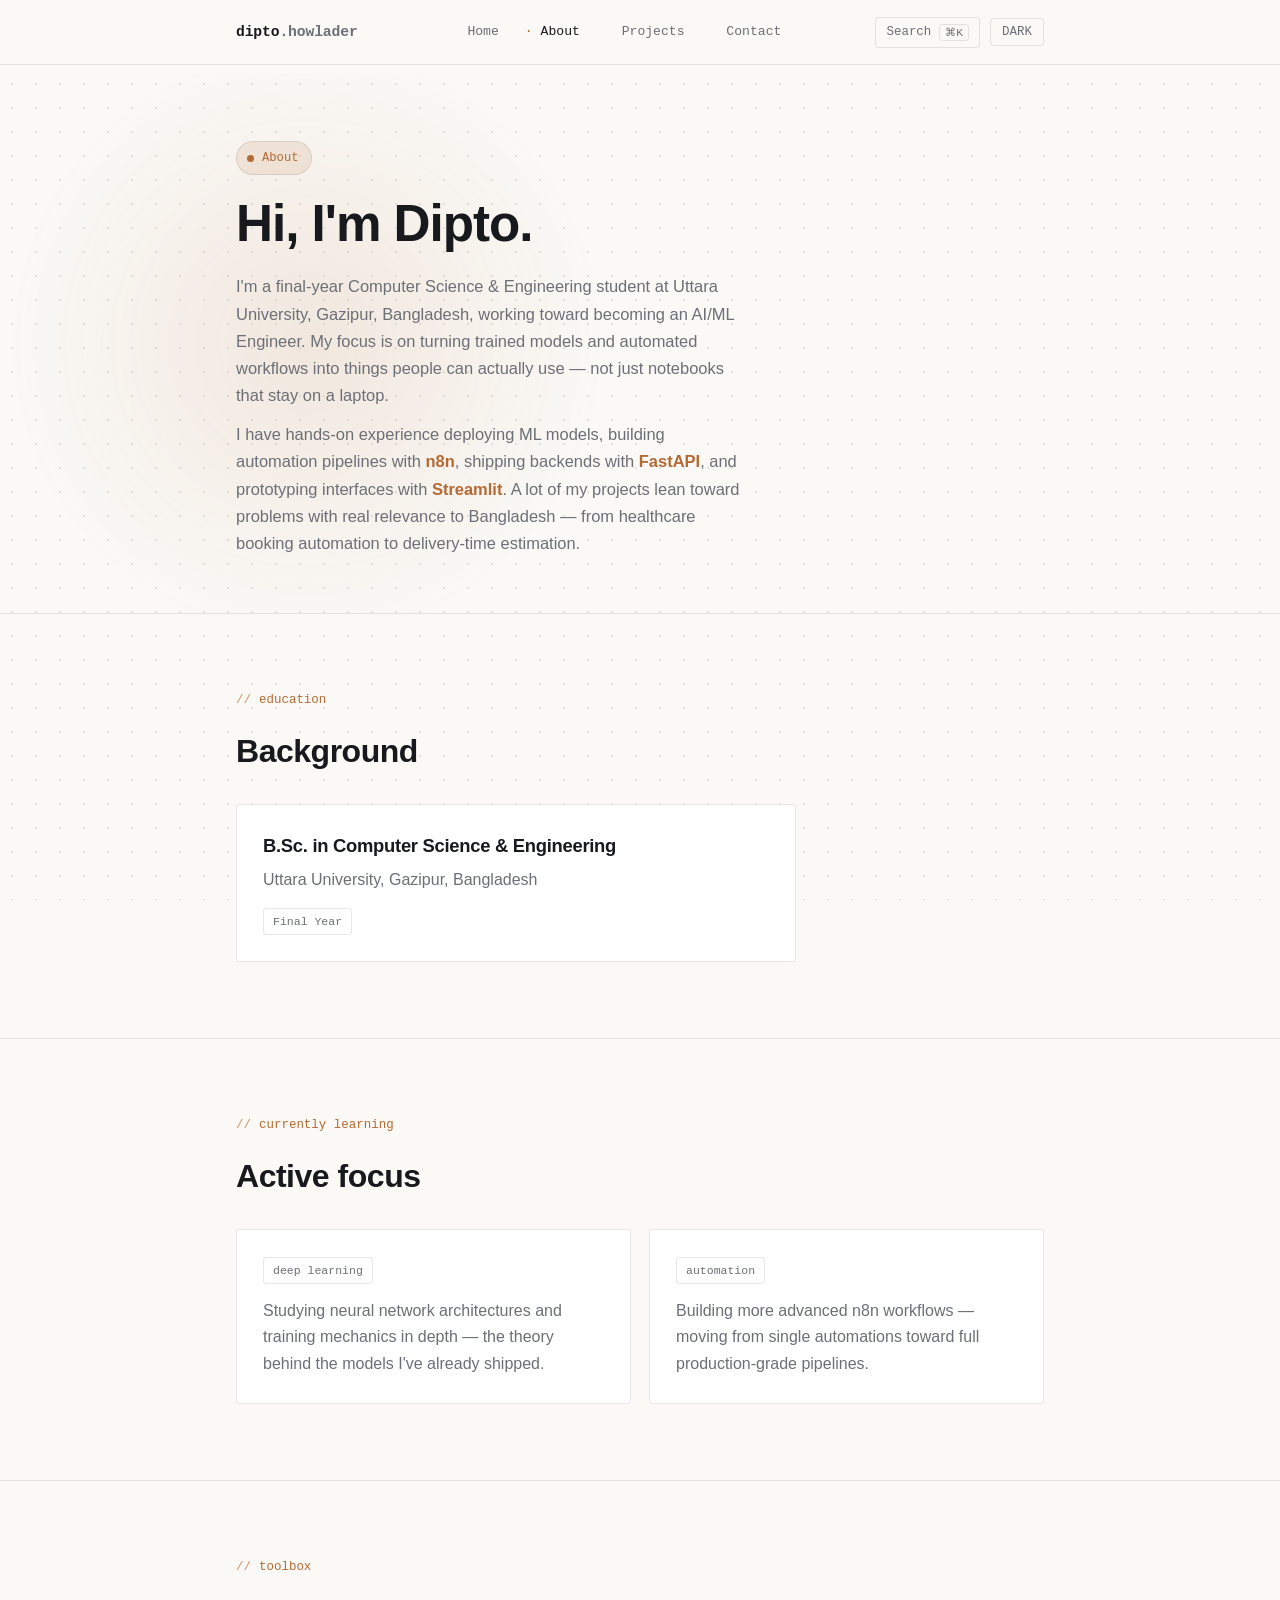
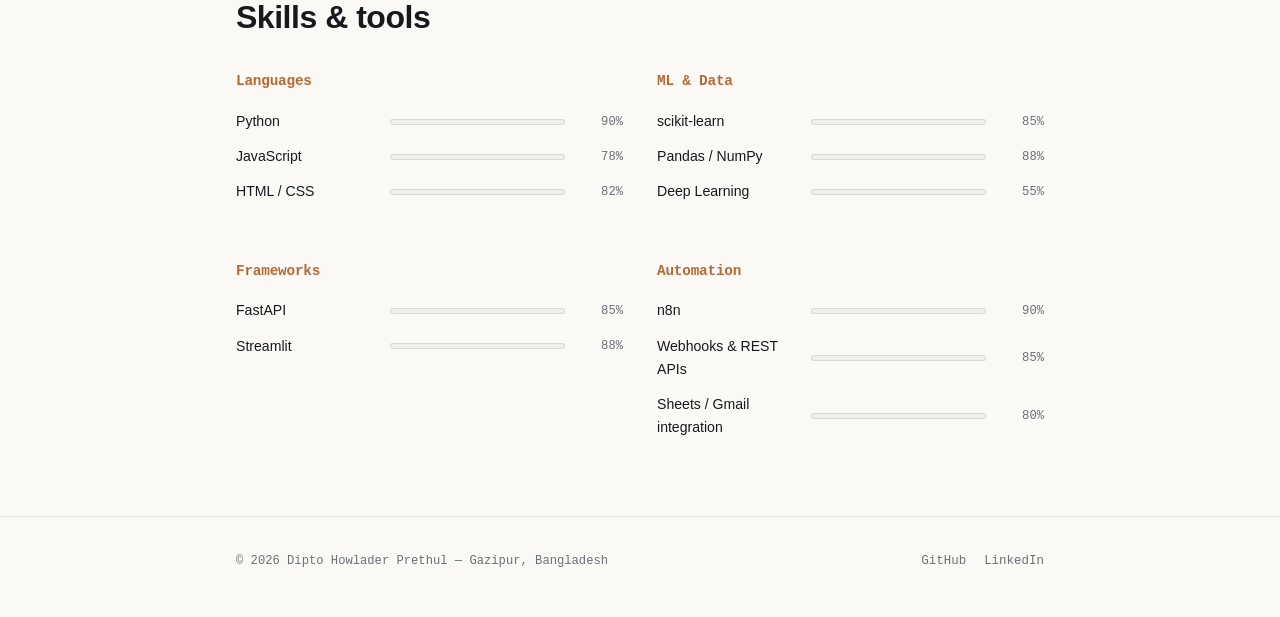
==== about.html @ 2cb1714a "Initial commit" ====
<!DOCTYPE html>
<html lang="en">
<head>
<meta charset="UTF-8">
<meta name="viewport" content="width=device-width, initial-scale=1.0">
<title>About — Dipto Howlader Prethul</title>
<link rel="stylesheet" href="style.css">
</head>
<body>
<div class="scroll-progress" id="scroll-progress"></div>

<header class="site-header">
  <div class="wrap">
    <a class="brand" href="index.html">dipto<span class="dim">.howlader</span></a>
    <nav class="main-nav">
      <a href="index.html">Home</a>
      <a href="about.html">About</a>
      <a href="projects.html">Projects</a>
      <a href="contact.html">Contact</a>
    </nav>
    <div class="header-actions">
      <button id="cmdk-trigger" type="button" aria-label="Open command palette">Search <kbd>⌘K</kbd></button>
      <button id="theme-toggle" type="button" aria-label="Toggle color theme">DARK</button>
      <button id="nav-toggle" class="nav-toggle" type="button" aria-label="Open menu" aria-expanded="false">
        <span></span><span></span><span></span>
      </button>
    </div>
  </div>
</header>

<div class="boot-loader" id="boot-loader">
  <div class="boot-lines">
    <div>&gt; initializing session…</div>
    <div>&gt; loading profile: <span>dipto.howlader</span></div>
    <div>&gt; ready.<span class="boot-cursor"></span></div>
  </div>
</div>

<div id="cursor-glow"></div>

<main>

  <section class="hero-pro compact">
    <div class="wrap">
      <div class="hero-copy">
        <span class="badge-pill"><span class="dot"></span>About</span>
        <h1 class="hero-title" style="font-size: clamp(2rem, 5vw, 3.2rem);">Hi, I'm Dipto.</h1>
        <p class="hero-para">
          I'm a final-year Computer Science &amp; Engineering student at Uttara University,
          Gazipur, Bangladesh, working toward becoming an AI/ML Engineer. My focus is on
          turning trained models and automated workflows into things people can actually use —
          not just notebooks that stay on a laptop.
        </p>
        <p class="hero-para" style="margin-top: 12px;">
          I have hands-on experience deploying ML models, building automation pipelines with
          <strong>n8n</strong>, shipping backends with <strong>FastAPI</strong>, and prototyping
          interfaces with <strong>Streamlit</strong>. A lot of my projects lean toward problems
          with real relevance to Bangladesh — from healthcare booking automation to
          delivery-time estimation.
        </p>
      </div>
    </div>
  </section>

  <section>
    <div class="wrap reveal">
      <p class="eyebrow">education</p>
      <h2>Background</h2>
      <div class="card" style="max-width: 560px;">
        <h3>B.Sc. in Computer Science &amp; Engineering</h3>
        <p style="margin-bottom:4px;">Uttara University, Gazipur, Bangladesh</p>
        <p><span class="mono-tag">Final Year</span></p>
      </div>
    </div>
  </section>

  <section>
    <div class="wrap reveal">
      <p class="eyebrow">currently learning</p>
      <h2>Active focus</h2>
      <div style="display:grid; grid-template-columns: repeat(auto-fit, minmax(220px,1fr)); gap:18px;">
        <div class="card">
          <span class="mono-tag">deep learning</span>
          <p style="margin-top:14px;">Studying neural network architectures and training mechanics in depth — the theory behind the models I've already shipped.</p>
        </div>
        <div class="card">
          <span class="mono-tag">automation</span>
          <p style="margin-top:14px;">Building more advanced n8n workflows — moving from single automations toward full production-grade pipelines.</p>
        </div>
      </div>
    </div>
  </section>

  <section>
    <div class="wrap reveal">
      <p class="eyebrow">toolbox</p>
      <h2>Skills &amp; tools</h2>
      <div style="display:grid; grid-template-columns: repeat(auto-fit, minmax(280px,1fr)); gap: 34px;">

        <div class="skill-group">
          <h3 style="font-family: var(--mono); font-size:0.9rem; color: var(--accent); margin-bottom:16px;">Languages</h3>
          <div class="skill-row">
            <span class="skill-name">Python</span>
            <span class="skill-bar"><span class="skill-fill" style="--level:90%;"></span></span>
            <span class="skill-pct">90%</span>
          </div>
          <div class="skill-row">
            <span class="skill-name">JavaScript</span>
            <span class="skill-bar"><span class="skill-fill" style="--level:78%;"></span></span>
            <span class="skill-pct">78%</span>
          </div>
          <div class="skill-row">
            <span class="skill-name">HTML / CSS</span>
            <span class="skill-bar"><span class="skill-fill" style="--level:82%;"></span></span>
            <span class="skill-pct">82%</span>
          </div>
        </div>

        <div class="skill-group">
          <h3 style="font-family: var(--mono); font-size:0.9rem; color: var(--accent); margin-bottom:16px;">ML &amp; Data</h3>
          <div class="skill-row">
            <span class="skill-name">scikit-learn</span>
            <span class="skill-bar"><span class="skill-fill" style="--level:85%;"></span></span>
            <span class="skill-pct">85%</span>
          </div>
          <div class="skill-row">
            <span class="skill-name">Pandas / NumPy</span>
            <span class="skill-bar"><span class="skill-fill" style="--level:88%;"></span></span>
            <span class="skill-pct">88%</span>
          </div>
          <div class="skill-row">
            <span class="skill-name">Deep Learning</span>
            <span class="skill-bar"><span class="skill-fill" style="--level:55%;"></span></span>
            <span class="skill-pct">55%</span>
          </div>
        </div>

        <div class="skill-group">
          <h3 style="font-family: var(--mono); font-size:0.9rem; color: var(--accent); margin-bottom:16px;">Frameworks</h3>
          <div class="skill-row">
            <span class="skill-name">FastAPI</span>
            <span class="skill-bar"><span class="skill-fill" style="--level:85%;"></span></span>
            <span class="skill-pct">85%</span>
          </div>
          <div class="skill-row">
            <span class="skill-name">Streamlit</span>
            <span class="skill-bar"><span class="skill-fill" style="--level:88%;"></span></span>
            <span class="skill-pct">88%</span>
          </div>
        </div>

        <div class="skill-group">
          <h3 style="font-family: var(--mono); font-size:0.9rem; color: var(--accent); margin-bottom:16px;">Automation</h3>
          <div class="skill-row">
            <span class="skill-name">n8n</span>
            <span class="skill-bar"><span class="skill-fill" style="--level:90%;"></span></span>
            <span class="skill-pct">90%</span>
          </div>
          <div class="skill-row">
            <span class="skill-name">Webhooks &amp; REST APIs</span>
            <span class="skill-bar"><span class="skill-fill" style="--level:85%;"></span></span>
            <span class="skill-pct">85%</span>
          </div>
          <div class="skill-row">
            <span class="skill-name">Sheets / Gmail integration</span>
            <span class="skill-bar"><span class="skill-fill" style="--level:80%;"></span></span>
            <span class="skill-pct">80%</span>
          </div>
        </div>

      </div>
    </div>
  </section>

</main>

<footer>
  <div class="wrap">
    <p>© 2026 Dipto Howlader Prethul — Gazipur, Bangladesh</p>
    <div class="socials">
      <a href="https://github.com/prethul" target="_blank" rel="noopener">GitHub</a>
      <a href="https://www.linkedin.com/in/dipto-howlader-prethul-603808333/" target="_blank" rel="noopener">LinkedIn</a>
    </div>
  </div>
</footer>

<div class="cmdk-overlay" id="cmdk-overlay">
  <div class="cmdk-box" role="dialog" aria-modal="true" aria-label="Command palette">
    <input type="text" id="cmdk-input" placeholder="Type a command…" autocomplete="off">
    <ul class="cmdk-list" id="cmdk-list"></ul>
    <div class="cmdk-hint">
      <span>↑↓ navigate</span><span>↵ select</span><span>esc close</span>
    </div>
  </div>
</div>

<script src="script.js"></script>
</body>
</html>
---- style.css ----
/* ============================================================
   Dipto Howlader Prethul — Portfolio
   Minimal, monospace-accented, single-accent-color design.
   ============================================================ */

:root{
  --bg: #faf9f6;
  --bg-soft: #f1efe9;
  --card: #ffffff;
  --fg: #17191d;
  --muted: #6c6f76;
  --line: rgba(23,25,29,0.10);
  --accent: #b56a34;
  --accent-soft: rgba(181,106,52,0.12);
  --mono: ui-monospace, "SF Mono", "Cascadia Code", "JetBrains Mono", Menlo, Consolas, monospace;
  --sans: -apple-system, BlinkMacSystemFont, "Segoe UI", Roboto, Helvetica, Arial, sans-serif;
  --radius: 3px;
  color-scheme: light;
}

[data-theme="dark"]{
  --bg: #0b0d11;
  --bg-soft: #12151b;
  --card: #12151b;
  --fg: #eae8e2;
  --muted: #8b8f98;
  --line: rgba(234,232,226,0.11);
  --accent: #e2a165;
  --accent-soft: rgba(226,161,101,0.14);
  color-scheme: dark;
}

*{ box-sizing: border-box; margin:0; padding:0; }
html{ scroll-behavior: smooth; }

body{
  background: var(--bg);
  color: var(--fg);
  font-family: var(--sans);
  font-size: 16px;
  line-height: 1.65;
  transition: background .25s ease, color .25s ease;
  background-image: radial-gradient(circle, var(--line) 1px, transparent 1px);
  background-size: 24px 24px;
  background-attachment: fixed;
}

/* ---------- Scroll progress bar ---------- */
.scroll-progress{
  position: fixed;
  top: 0; left: 0;
  height: 2.5px;
  width: 0%;
  background: var(--accent);
  z-index: 60;
  transition: width .1s linear;
}

a{ color: inherit; text-decoration: none; }
img{ max-width: 100%; display: block; }
ul{ list-style: none; }

.wrap{
  max-width: 860px;
  margin: 0 auto;
  padding: 0 26px;
}

::selection{ background: var(--accent); color: var(--bg); }

/* ---------- Header / nav ---------- */
.site-header{
  position: sticky;
  top: 0;
  z-index: 40;
  background: color-mix(in srgb, var(--bg) 88%, transparent);
  backdrop-filter: blur(8px);
  border-bottom: 1px solid var(--line);
}
.site-header .wrap{
  display: flex;
  align-items: center;
  justify-content: space-between;
  height: 64px;
}
.brand{
  font-family: var(--mono);
  font-size: 0.92rem;
  font-weight: 600;
  letter-spacing: -0.01em;
}
.brand .dim{ color: var(--muted); }
.brand:hover{ color: var(--accent); }

nav.main-nav{
  display: flex;
  align-items: center;
  gap: 26px;
}
nav.main-nav a{
  font-family: var(--mono);
  font-size: 0.82rem;
  color: var(--muted);
  position: relative;
  padding: 4px 0;
  transition: color .2s ease;
}
nav.main-nav a::before{ content: "· "; opacity:0; transition: opacity .2s ease; color: var(--accent); }
nav.main-nav a:hover, nav.main-nav a.active{ color: var(--fg); }
nav.main-nav a.active::before{ opacity:1; }

#theme-toggle{
  font-family: var(--mono);
  font-size: 0.78rem;
  color: var(--muted);
  border: 1px solid var(--line);
  background: none;
  padding: 6px 11px;
  border-radius: var(--radius);
  cursor: pointer;
  transition: all .2s ease;
}
#theme-toggle:hover{ border-color: var(--accent); color: var(--accent); }

@media (max-width: 760px){
  .site-header .wrap{
    flex-wrap: wrap;
    height: auto;
    padding-top: 14px;
    padding-bottom: 14px;
    gap: 10px;
  }
  nav.main-nav{
    order: 3;
    width: 100%;
    gap: 18px;
    overflow-x: auto;
    padding-bottom: 2px;
  }
  nav.main-nav a{ font-size: 0.78rem; white-space: nowrap; }
}

/* ============================================================
   HERO (professional banner — glow + visual, used on every page)
   ============================================================ */
.hero-pro{
  position: relative;
  overflow: hidden;
  padding: 96px 0 88px;
}
.hero-pro .wrap{
  display: grid;
  grid-template-columns: 1.15fr 0.85fr;
  align-items: center;
  gap: 40px;
}
.hero-pro.compact{ padding: 68px 0 56px; }
.hero-pro.compact .wrap{ grid-template-columns: 1fr; }
.hero-pro::before{
  content: "";
  position: absolute;
  top: 50%; left: 24%;
  width: 620px; height: 620px;
  transform: translate(-50%, -50%);
  background: radial-gradient(circle, var(--accent-soft) 0%, transparent 68%);
  filter: blur(6px);
  pointer-events: none;
  z-index: 0;
}
.hero-pro .hero-copy{ position: relative; z-index: 1; }

.badge-pill{
  display: inline-flex;
  align-items: center;
  gap: 8px;
  font-family: var(--mono);
  font-size: 0.76rem;
  color: var(--accent);
  border: 1px solid var(--line);
  background: var(--accent-soft);
  padding: 6px 13px 6px 10px;
  border-radius: 999px;
  margin-bottom: 22px;
}
.badge-pill .dot{
  width: 7px; height: 7px;
  border-radius: 50%;
  background: var(--accent);
  box-shadow: 0 0 0 0 var(--accent-soft);
  animation: pulse-dot 2.2s ease-out infinite;
}
@keyframes pulse-dot{
  0%{ box-shadow: 0 0 0 0 rgba(226,161,101,0.5); }
  70%{ box-shadow: 0 0 0 8px rgba(226,161,101,0); }
  100%{ box-shadow: 0 0 0 0 rgba(226,161,101,0); }
}

.hero-title{
  font-size: clamp(2.4rem, 6vw, 4.4rem);
  line-height: 1.06;
  font-weight: 700;
  letter-spacing: -0.02em;
}
.hero-title.one-line{
  font-size: clamp(1.9rem, 4.6vw, 3.4rem);
  white-space: normal;
}
.hero-role{
  font-size: clamp(1.15rem, 2.6vw, 1.6rem);
  color: var(--muted);
  font-weight: 500;
  margin-top: 10px;
}
.hero-role .accent-text{ color: var(--accent); }
.hero-para{
  margin-top: 22px;
  max-width: 56ch;
  font-size: 1.03rem;
  color: var(--muted);
}
.hero-para strong{ color: var(--accent); font-weight: 600; }

/* ---- Hero visual: glowing network graphic ---- */
.hero-visual{
  position: relative;
  z-index: 1;
  aspect-ratio: 1 / 1;
  max-width: 420px;
  margin: 0 auto;
}
.hero-visual::before,
.hero-visual::after{
  content: "";
  position: absolute;
  width: 26px; height: 26px;
  border-color: var(--accent);
  border-style: solid;
  opacity: 0.55;
}
.hero-visual::before{
  top: -14px; left: -14px;
  border-width: 1.5px 0 0 1.5px;
}
.hero-visual::after{
  bottom: -14px; right: -14px;
  border-width: 0 1.5px 1.5px 0;
}
.hero-visual svg{ width: 100%; height: 100%; overflow: visible; }
.hv-glow{
  position: absolute;
  inset: -20%;
  background: radial-gradient(circle at 55% 45%, var(--accent-soft), transparent 60%);
  filter: blur(10px);
  z-index: -1;
}
.hv-line{
  fill: none;
  stroke: var(--line);
  stroke-width: 1;
}
.hv-node{
  fill: var(--card);
  stroke: var(--accent);
  stroke-width: 1.4;
  filter: drop-shadow(0 0 6px var(--accent-soft));
}
.hv-node.big{ fill: var(--accent); }
.hv-float{ animation: float-y 5s ease-in-out infinite; }
@keyframes float-y{
  0%, 100%{ transform: translateY(0); }
  50%{ transform: translateY(-10px); }
}

@media (max-width: 860px){
  .hero-pro{ padding-top: 76px; }
  .hero-pro .wrap{ grid-template-columns: 1fr; text-align: left; }
  .hero-visual{ display: none; }
  .hero-pro::before{ left: 50%; }
}

/* ---- Stats strip ---- */
.stats-row{
  display: grid;
  grid-template-columns: repeat(3, 1fr);
  gap: 18px;
  border-top: 1px solid var(--line);
  border-bottom: 1px solid var(--line);
  padding: 30px 0;
}
.stat b{
  display: block;
  font-family: var(--mono);
  font-size: clamp(1.4rem, 3vw, 1.9rem);
  color: var(--accent);
}
.stat span{
  font-size: 0.85rem;
  color: var(--muted);
}
@media (max-width: 560px){
  .stats-row{ grid-template-columns: 1fr; gap: 22px; text-align: left; }
}

/* ---- Scrolling tech marquee ---- */
.marquee{
  overflow: hidden;
  border-top: 1px solid var(--line);
  border-bottom: 1px solid var(--line);
  padding: 20px 0;
  -webkit-mask-image: linear-gradient(90deg, transparent, #000 8%, #000 92%, transparent);
  mask-image: linear-gradient(90deg, transparent, #000 8%, #000 92%, transparent);
}
.marquee-track{
  display: flex;
  gap: 46px;
  width: max-content;
  animation: marquee-scroll 26s linear infinite;
}
.marquee-track span{
  font-family: var(--mono);
  font-size: 0.9rem;
  color: var(--muted);
  white-space: nowrap;
  display: flex;
  align-items: center;
  gap: 10px;
}
.marquee-track span::before{
  content: "";
  width: 5px; height: 5px;
  border-radius: 50%;
  background: var(--accent);
  display: inline-block;
}
@keyframes marquee-scroll{
  from{ transform: translateX(0); }
  to{ transform: translateX(-50%); }
}
@media (prefers-reduced-motion: reduce){
  .marquee-track{ animation: none; }
}

/* ---------- Generic section rhythm ---------- */
main{ padding-top: 8px; }
section{ padding: 76px 0; }
section + section{ border-top: 1px solid var(--line); }

.eyebrow{
  font-family: var(--mono);
  font-size: 0.78rem;
  color: var(--accent);
  margin-bottom: 14px;
  display: flex;
  align-items: center;
  gap: 8px;
}
.eyebrow::before{ content: "//"; opacity: 0.7; }

h1, h2, h3{ font-weight: 600; letter-spacing: -0.015em; }
h1{ font-size: clamp(2rem, 5.4vw, 3.1rem); line-height: 1.12; }
h2{ font-size: clamp(1.5rem, 3.4vw, 2rem); margin-bottom: 26px; }
h3{ font-size: 1.15rem; margin-bottom: 6px; }

p{ color: var(--muted); }
p.lede{ font-size: 1.08rem; color: var(--fg); max-width: 62ch; }
p + p{ margin-top: 14px; }

.mono-tag{
  font-family: var(--mono);
  font-size: 0.72rem;
  color: var(--muted);
  border: 1px solid var(--line);
  padding: 3px 9px;
  border-radius: var(--radius);
  display: inline-block;
}

/* ---------- Buttons ---------- */
.btn{
  font-family: var(--mono);
  font-size: 0.85rem;
  padding: 11px 20px;
  border: 1px solid var(--line);
  border-radius: var(--radius);
  display: inline-flex;
  align-items: center;
  gap: 6px;
  transition: all .22s ease;
}
.btn.primary{
  background: var(--fg);
  color: var(--bg);
  border-color: var(--fg);
}
.btn.primary:hover{ background: var(--accent); border-color: var(--accent); }
.btn:not(.primary):hover{ border-color: var(--accent); color: var(--accent); }
.btn-row{ display: flex; gap: 12px; flex-wrap: wrap; margin-top: 30px; }

/* ---------- Underline link ---------- */
.u-link{
  font-weight: 600;
  color: var(--fg);
  background-image: linear-gradient(var(--accent), var(--accent));
  background-repeat: no-repeat;
  background-position: 0 100%;
  background-size: 0% 1.5px;
  transition: background-size .3s ease, color .3s ease;
  padding-bottom: 2px;
}
.u-link:hover{ background-size: 100% 1.5px; color: var(--accent); }

/* ---------- Cards ---------- */
.card{
  background: var(--card);
  border: 1px solid var(--line);
  border-radius: var(--radius);
  padding: 26px;
  transition: border-color .25s ease, transform .25s ease;
}
.card:hover{ border-color: var(--accent); transform: translateY(-2px); }

/* ---------- Reveal on scroll ---------- */
.reveal{
  opacity: 0;
  transform: translateY(16px);
  transition: opacity .7s ease, transform .7s ease;
}
.reveal.visible{ opacity: 1; transform: none; }

/* ---------- Footer ---------- */
footer{
  border-top: 1px solid var(--line);
  padding: 34px 0 46px;
}
footer .wrap{
  display: flex;
  align-items: center;
  justify-content: space-between;
  flex-wrap: wrap;
  gap: 14px;
}
footer p{ font-family: var(--mono); font-size: 0.76rem; }
footer .socials{ display: flex; gap: 18px; }
footer .socials a{ font-family: var(--mono); font-size: 0.78rem; color: var(--muted); }
footer .socials a:hover{ color: var(--accent); }

@media (max-width: 640px){
  section{ padding: 54px 0; }
}

/* ============================================================
   BOOT LOADER (terminal-style intro, shown once per session)
   ============================================================ */
.boot-loader{
  position: fixed;
  inset: 0;
  z-index: 100;
  background: var(--bg);
  display: flex;
  align-items: center;
  justify-content: center;
  transition: opacity .4s ease, visibility .4s ease;
}
.boot-loader.hide{
  opacity: 0;
  visibility: hidden;
  pointer-events: none;
}
.boot-lines{
  font-family: var(--mono);
  font-size: 0.86rem;
  color: var(--muted);
  min-width: 260px;
}
.boot-lines div{
  opacity: 0;
  margin-bottom: 6px;
  animation: boot-in .18s ease forwards;
}
.boot-lines div span{ color: var(--accent); }
.boot-lines .boot-cursor{
  display: inline-block;
  width: 7px; height: 14px;
  background: var(--accent);
  margin-left: 2px;
  vertical-align: middle;
  animation: boot-blink 1s step-end infinite;
}
@keyframes boot-in{ to{ opacity: 1; } }
@keyframes boot-blink{ 0%, 100%{ opacity: 1; } 50%{ opacity: 0; } }

/* ============================================================
   CURSOR GLOW (fine-pointer devices only)
   ============================================================ */
#cursor-glow{
  position: fixed;
  top: 0; left: 0;
  width: 380px; height: 380px;
  margin-left: -190px; margin-top: -190px;
  background: radial-gradient(circle, var(--accent-soft) 0%, transparent 70%);
  border-radius: 50%;
  pointer-events: none;
  z-index: 5;
  opacity: 0;
  transition: opacity .3s ease;
  will-change: transform;
}
#cursor-glow.active{ opacity: 1; }

/* ============================================================
   HEADER EXTRAS: cmdk trigger + mobile hamburger
   ============================================================ */
.header-actions{
  display: flex;
  align-items: center;
  gap: 10px;
}
#cmdk-trigger{
  display: inline-flex;
  align-items: center;
  gap: 8px;
  font-family: var(--mono);
  font-size: 0.78rem;
  color: var(--muted);
  border: 1px solid var(--line);
  background: none;
  padding: 6px 10px;
  border-radius: var(--radius);
  cursor: pointer;
  transition: all .2s ease;
}
#cmdk-trigger:hover{ border-color: var(--accent); color: var(--accent); }
#cmdk-trigger kbd{
  font-family: var(--mono);
  font-size: 0.7rem;
  border: 1px solid var(--line);
  border-radius: 3px;
  padding: 1px 5px;
  color: var(--muted);
}
@media (max-width: 640px){
  #cmdk-trigger{ display: none; }
}

.nav-toggle{
  display: none;
  flex-direction: column;
  justify-content: center;
  gap: 5px;
  width: 34px; height: 34px;
  border: 1px solid var(--line);
  background: none;
  border-radius: var(--radius);
  cursor: pointer;
}
.nav-toggle span{
  display: block;
  height: 1.5px;
  width: 16px;
  margin: 0 auto;
  background: var(--fg);
  transition: transform .25s ease, opacity .25s ease;
}
.nav-toggle[aria-expanded="true"] span:nth-child(1){ transform: translateY(6.5px) rotate(45deg); }
.nav-toggle[aria-expanded="true"] span:nth-child(2){ opacity: 0; }
.nav-toggle[aria-expanded="true"] span:nth-child(3){ transform: translateY(-6.5px) rotate(-45deg); }

@media (max-width: 760px){
  .nav-toggle{ display: flex; }
  nav.main-nav{
    order: 4;
    width: 100%;
    flex-direction: column;
    align-items: flex-start;
    gap: 2px;
    max-height: 0;
    overflow: hidden;
    transition: max-height .3s ease;
  }
  nav.main-nav.open{ max-height: 240px; }
  nav.main-nav a{ padding: 10px 0; width: 100%; }
}

/* ============================================================
   COMMAND PALETTE
   ============================================================ */
.cmdk-overlay{
  position: fixed;
  inset: 0;
  z-index: 90;
  background: color-mix(in srgb, var(--fg) 30%, transparent);
  backdrop-filter: blur(2px);
  display: flex;
  align-items: flex-start;
  justify-content: center;
  padding-top: 14vh;
  opacity: 0;
  visibility: hidden;
  transition: opacity .18s ease, visibility .18s ease;
}
.cmdk-overlay.open{ opacity: 1; visibility: visible; }
.cmdk-box{
  width: min(520px, 90vw);
  background: var(--card);
  border: 1px solid var(--line);
  border-radius: 6px;
  box-shadow: 0 18px 50px rgba(0,0,0,0.25);
  overflow: hidden;
  transform: translateY(-8px);
  transition: transform .18s ease;
}
.cmdk-overlay.open .cmdk-box{ transform: translateY(0); }
#cmdk-input{
  width: 100%;
  border: none;
  border-bottom: 1px solid var(--line);
  background: none;
  color: var(--fg);
  font-family: var(--mono);
  font-size: 0.92rem;
  padding: 16px 18px;
  outline: none;
}
#cmdk-input::placeholder{ color: var(--muted); }
.cmdk-list{
  list-style: none;
  max-height: 320px;
  overflow-y: auto;
  padding: 6px;
}
.cmdk-list li{
  font-family: var(--mono);
  font-size: 0.85rem;
  color: var(--fg);
  padding: 11px 12px;
  border-radius: 4px;
  cursor: pointer;
  display: flex;
  justify-content: space-between;
  gap: 10px;
}
.cmdk-list li span.tag{ color: var(--muted); font-size: 0.76rem; }
.cmdk-list li.active{ background: var(--accent-soft); color: var(--accent); }
.cmdk-list li.empty{ color: var(--muted); cursor: default; }
.cmdk-hint{
  display: flex;
  gap: 16px;
  padding: 10px 16px;
  border-top: 1px solid var(--line);
  font-family: var(--mono);
  font-size: 0.7rem;
  color: var(--muted);
}

/* ============================================================
   SKILL BARS (about page)
   ============================================================ */
.skill-group{ margin-bottom: 22px; }
.skill-group:last-child{ margin-bottom: 0; }
.skill-row{
  display: grid;
  grid-template-columns: 140px 1fr 44px;
  align-items: center;
  gap: 14px;
  margin-bottom: 12px;
}
.skill-row:last-child{ margin-bottom: 0; }
.skill-name{ font-size: 0.88rem; color: var(--fg); }
.skill-bar{
  height: 6px;
  background: var(--bg-soft);
  border: 1px solid var(--line);
  border-radius: 999px;
  overflow: hidden;
}
.skill-fill{
  height: 100%;
  width: 0%;
  background: var(--accent);
  border-radius: 999px;
  transition: width 1.1s cubic-bezier(.16,.84,.44,1);
}
.skill-fill.filled{ width: var(--level); }
.skill-pct{
  font-family: var(--mono);
  font-size: 0.76rem;
  color: var(--muted);
  text-align: right;
}
@media (max-width: 560px){
  .skill-row{ grid-template-columns: 1fr; gap: 6px; }
  .skill-pct{ text-align: left; }
}

/* ============================================================
   CONTACT FORM
   ============================================================ */
.contact-form-card{
  max-width: 560px;
  margin: 0 auto;
  text-align: left;
}
.form-row{ margin-bottom: 16px; }
.form-row:last-of-type{ margin-bottom: 0; }
.form-row label{
  display: block;
  font-family: var(--mono);
  font-size: 0.76rem;
  color: var(--muted);
  margin-bottom: 6px;
}
.form-row input,
.form-row textarea{
  width: 100%;
  background: var(--bg-soft);
  border: 1px solid var(--line);
  border-radius: var(--radius);
  color: var(--fg);
  font-family: var(--sans);
  font-size: 0.95rem;
  padding: 11px 13px;
  transition: border-color .2s ease;
}
.form-row textarea{ resize: vertical; min-height: 110px; }
.form-row input:focus,
.form-row textarea:focus{ outline: none; border-color: var(--accent); }
.form-submit{
  font-family: var(--mono);
  font-size: 0.85rem;
  padding: 11px 22px;
  border: 1px solid var(--fg);
  background: var(--fg);
  color: var(--bg);
  border-radius: var(--radius);
  cursor: pointer;
  transition: all .2s ease;
}
.form-submit:hover{ background: var(--accent); border-color: var(--accent); }
.form-submit:disabled{ opacity: 0.6; cursor: default; }
.form-status{
  margin-top: 14px;
  font-family: var(--mono);
  font-size: 0.8rem;
  min-height: 1em;
}
.form-status.ok{ color: #4a9d6e; }
.form-status.err{ color: #c15b4a; }
.divider-or{
  display: flex;
  align-items: center;
  gap: 14px;
  margin: 46px 0;
  color: var(--muted);
  font-family: var(--mono);
  font-size: 0.76rem;
}
.divider-or::before,
.divider-or::after{
  content: "";
  height: 1px;
  flex: 1;
  background: var(--line);
}

/* Reduced motion: kill non-essential animation */
@media (prefers-reduced-motion: reduce){
  .boot-loader{ display: none; }
  #cursor-glow{ display: none; }
  .skill-fill{ transition: none; }
}
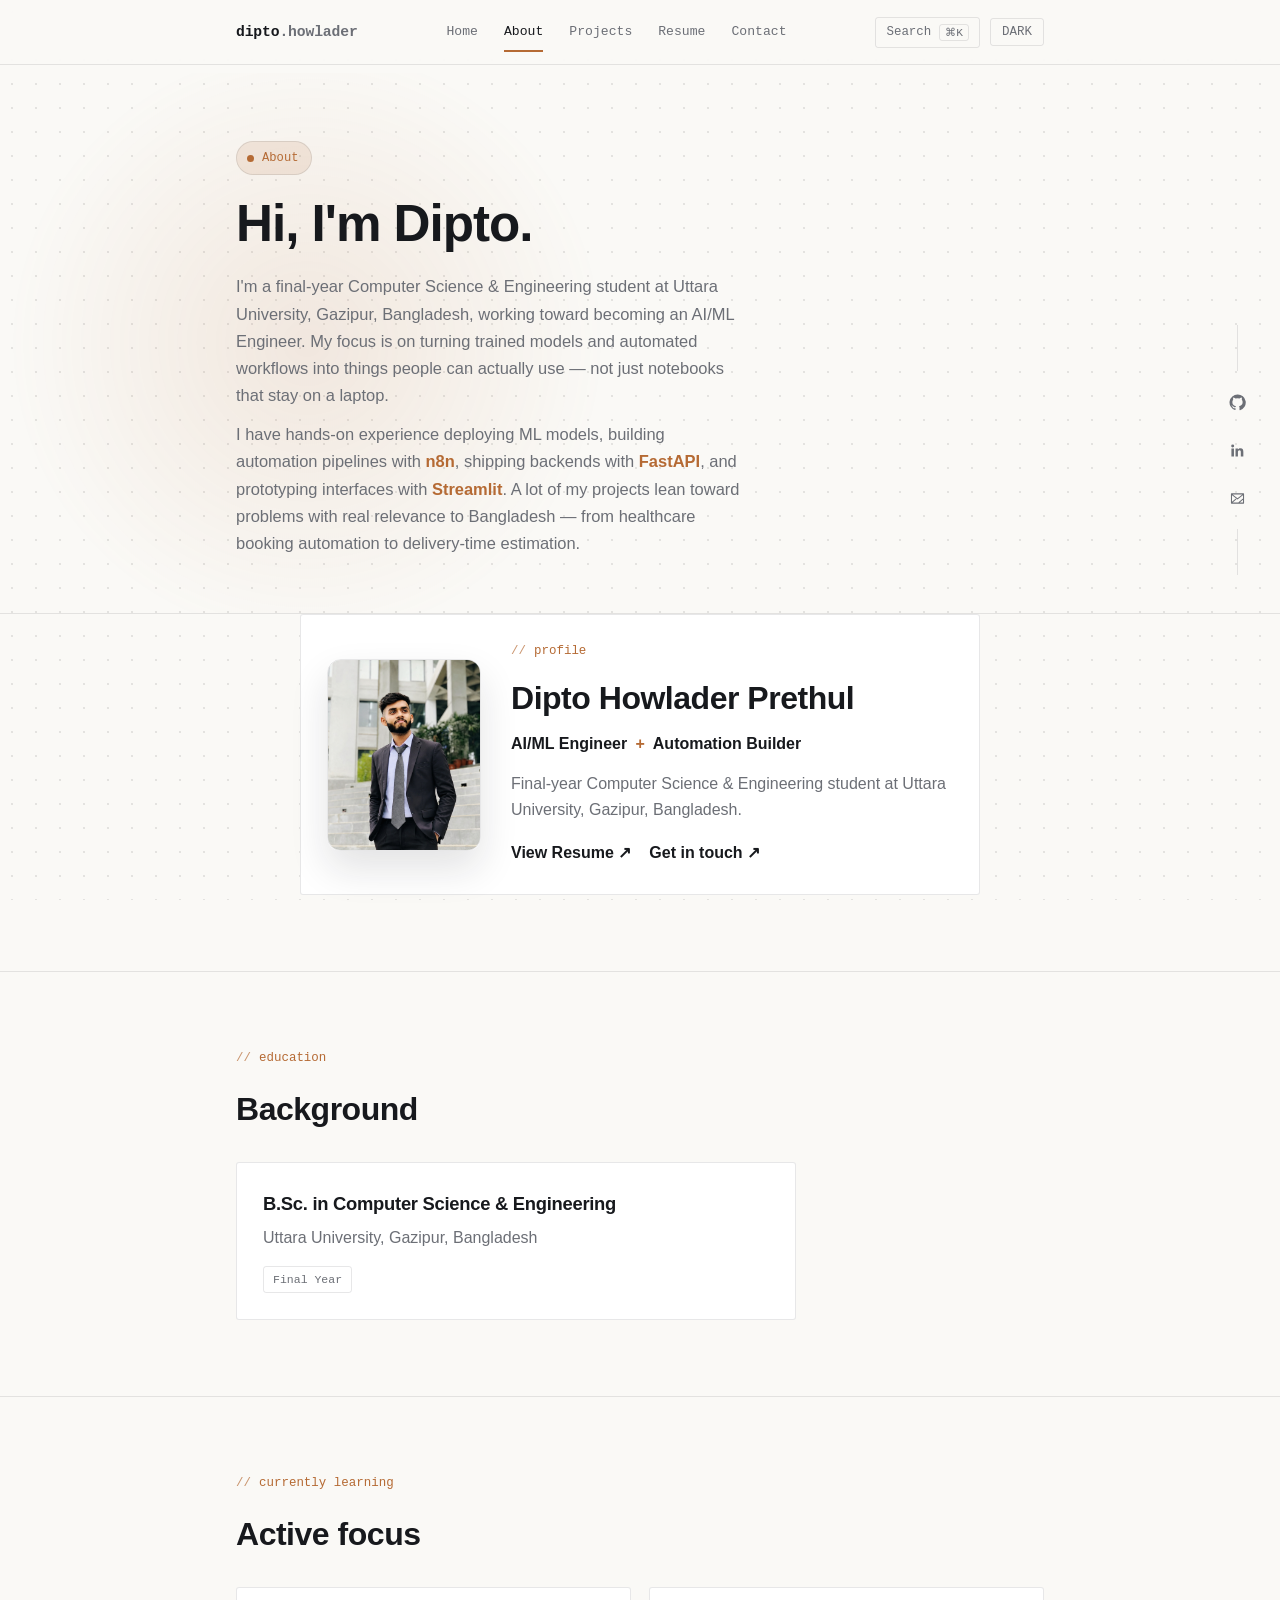
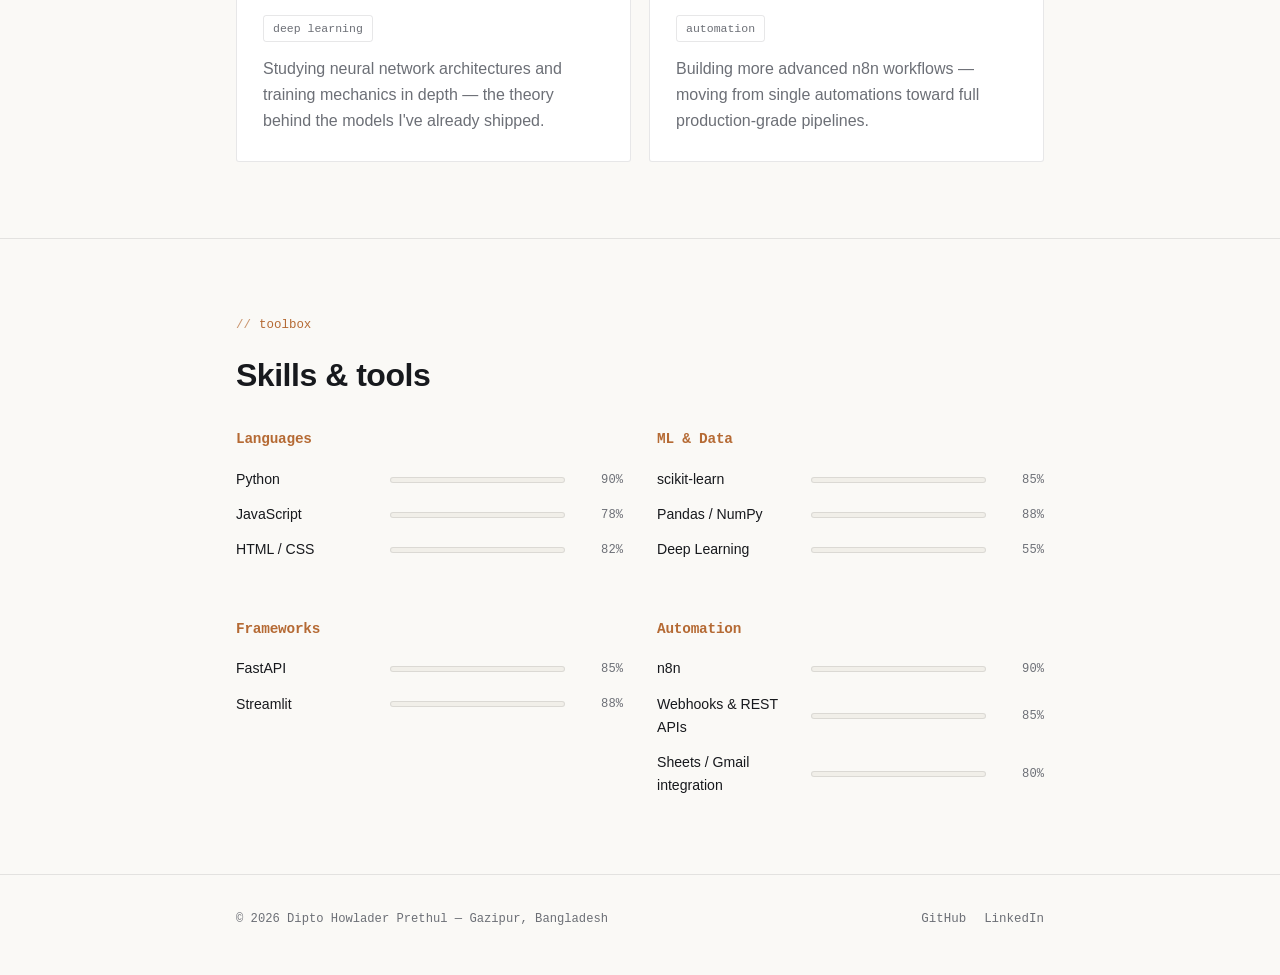
==== commit e93ea881: "Update portfolio design and resume" ====
--- a/about.html
+++ b/about.html
@@ -16,6 +16,7 @@
       <a href="index.html">Home</a>
       <a href="about.html">About</a>
       <a href="projects.html">Projects</a>
+      <a href="resume.html">Resume</a>
       <a href="contact.html">Contact</a>
     </nav>
     <div class="header-actions">
@@ -37,6 +38,7 @@
 </div>
 
 <div id="cursor-glow"></div>
+<aside class="social-rail" aria-label="Social links"><a href="https://github.com/prethul" target="_blank" rel="noopener" aria-label="GitHub" title="GitHub"><svg viewBox="0 0 24 24" aria-hidden="true"><path d="M12 .7a11.3 11.3 0 0 0-3.6 22c.57.1.78-.25.78-.55v-2.16c-3.18.69-3.85-1.34-3.85-1.34-.52-1.32-1.27-1.67-1.27-1.67-1.04-.71.08-.7.08-.7 1.15.08 1.75 1.18 1.75 1.18 1.02 1.75 2.68 1.25 3.33.96.1-.74.4-1.25.73-1.54-2.54-.29-5.2-1.27-5.2-5.66 0-1.25.45-2.27 1.18-3.07-.12-.29-.51-1.45.11-3.02 0 0 .96-.31 3.12 1.17a10.8 10.8 0 0 1 5.68 0c2.16-1.48 3.12-1.17 3.12-1.17.62 1.57.23 2.73.11 3.02.73.8 1.18 1.82 1.18 3.07 0 4.4-2.67 5.36-5.21 5.64.41.36.78 1.08.78 2.18v3.23c0 .3.2.66.79.55A11.3 11.3 0 0 0 12 .7Z"/></svg></a><a href="https://www.linkedin.com/in/dipto-howlader-prethul-603808333/" target="_blank" rel="noopener" aria-label="LinkedIn" title="LinkedIn"><svg viewBox="0 0 24 24" aria-hidden="true"><path d="M5.2 3.6a2.1 2.1 0 1 1 0 4.2 2.1 2.1 0 0 1 0-4.2ZM3.4 9h3.6v11.6H3.4V9Zm5.8 0h3.4v1.58h.05c.47-.9 1.63-1.85 3.35-1.85 3.58 0 4.24 2.36 4.24 5.43v6.44h-3.55v-5.71c0-1.36-.03-3.1-1.89-3.1-1.9 0-2.19 1.48-2.19 3v5.81H9.2V9Z"/></svg></a><a href="mailto:your.email@gmail.com" aria-label="Email" title="Email"><svg viewBox="0 0 24 24" aria-hidden="true"><path d="M3.5 5.5h17v13h-17v-13Zm.8 1 7.7 6 7.7-6m-15.4 11 5.4-4.5m10 0-5.4 4.5"/></svg></a></aside>
 
 <main>
 
@@ -62,6 +64,10 @@
     </div>
   </section>
 
+  <section class="profile-section">
+    <div class="wrap reveal"><div class="profile-card card"><img class="profile-photo" src="assets/profile-photo.png" alt="Dipto Howlader Prethul" loading="lazy"><div class="profile-details"><p class="eyebrow">profile</p><h2>Dipto Howlader Prethul</h2><p class="profile-role">AI/ML Engineer <span>+</span> Automation Builder</p><p>Final-year Computer Science &amp; Engineering student at Uttara University, Gazipur, Bangladesh.</p><div class="profile-links"><a class="u-link" href="resume.html">View Resume ↗</a><a class="u-link" href="contact.html">Get in touch ↗</a></div></div></div></div>
+  </section>
+
   <section>
     <div class="wrap reveal">
       <p class="eyebrow">education</p>
@@ -196,4 +202,4 @@
 
 <script src="script.js"></script>
 </body>
-</html>+</html>
--- a/style.css
+++ b/style.css
@@ -55,6 +55,12 @@
   z-index: 60;
   transition: width .1s linear;
 }
+.social-rail{ position:fixed; right:26px; top:50%; z-index:35; display:flex; flex-direction:column; align-items:center; gap:14px; transform:translateY(-50%); }
+.social-rail::before,.social-rail::after{ content:""; width:1px; height:46px; background:var(--line); }
+.social-rail a{ display:grid; place-items:center; width:34px; height:34px; color:var(--muted); border:1px solid transparent; border-radius:50%; transition:color .25s ease, border-color .25s ease, background .25s ease, transform .25s cubic-bezier(.16,.84,.44,1); }
+.social-rail a:hover{ color:var(--accent); border-color:var(--line); background:var(--accent-soft); transform:translateY(-3px); }
+.social-rail svg{ width:17px; height:17px; fill:currentColor; }
+.social-rail a:last-child svg{ fill:none; stroke:currentColor; stroke-width:1.5; stroke-linecap:round; stroke-linejoin:round; }
 
 a{ color: inherit; text-decoration: none; }
 img{ max-width: 100%; display: block; }
@@ -76,6 +82,8 @@
   background: color-mix(in srgb, var(--bg) 88%, transparent);
   backdrop-filter: blur(8px);
   border-bottom: 1px solid var(--line);
+  animation: nav-enter .65s cubic-bezier(.16,.84,.44,1) both;
+  transition: background .25s ease, box-shadow .25s ease, transform .25s ease;
 }
 .site-header .wrap{
   display: flex;
@@ -105,9 +113,9 @@
   padding: 4px 0;
   transition: color .2s ease;
 }
-nav.main-nav a::before{ content: "· "; opacity:0; transition: opacity .2s ease; color: var(--accent); }
+nav.main-nav a::before{ content: ""; position:absolute; left:0; right:0; bottom:-5px; height:1.5px; background:var(--accent); transform:scaleX(0); transform-origin:right; transition:transform .28s cubic-bezier(.16,.84,.44,1); }
 nav.main-nav a:hover, nav.main-nav a.active{ color: var(--fg); }
-nav.main-nav a.active::before{ opacity:1; }
+nav.main-nav a:hover::before, nav.main-nav a.active::before{ transform:scaleX(1); transform-origin:left; }
 
 #theme-toggle{
   font-family: var(--mono);
@@ -166,8 +174,19 @@
   filter: blur(6px);
   pointer-events: none;
   z-index: 0;
+  animation: hero-glow 10s ease-in-out infinite alternate;
 }
 .hero-pro .hero-copy{ position: relative; z-index: 1; }
+.home-hero-wrap{ grid-template-columns:1fr; max-width:760px; }
+.profile-section{ padding-top:0; }
+.profile-card{ display:flex; align-items:center; gap:30px; max-width:680px; margin:0 auto; padding:24px; }
+.profile-card .profile-photo{ width:clamp(118px,18vw,154px); height:clamp(148px,22vw,192px); object-fit:cover; object-position:center 24%; flex:0 0 auto; margin:0; border-radius:14px; border:1px solid var(--line); box-shadow:0 18px 38px rgba(23,25,29,.12); }
+.profile-details h2{ margin-bottom:6px; }.profile-role{ color:var(--fg); font-weight:600; margin-bottom:10px; }.profile-role span{ color:var(--accent); padding:0 4px; }.profile-details .eyebrow{ margin-bottom:10px; }.profile-links{ display:flex; gap:18px; flex-wrap:wrap; margin-top:16px; }
+@media (max-width:560px){ .profile-card{ flex-direction:column; align-items:flex-start; gap:20px; } }
+.profile-name{ font-size:clamp(1.9rem,4.2vw,3rem); line-height:1.08; letter-spacing:-.025em; }
+@media (max-width:900px){ .social-rail{ position:static; transform:none; flex-direction:row; justify-content:center; gap:10px; padding:18px 0 0; } .social-rail::before,.social-rail::after{ display:none; } }
+.hero-copy > *{ animation: hero-fade-up .72s cubic-bezier(.16,.84,.44,1) both; }
+.hero-copy > *:nth-child(1){ animation-delay:.08s; }.hero-copy > *:nth-child(2){ animation-delay:.16s; }.hero-copy > *:nth-child(3){ animation-delay:.24s; }.hero-copy > *:nth-child(4){ animation-delay:.32s; }.hero-copy > *:nth-child(5){ animation-delay:.4s; }
 
 .badge-pill{
   display: inline-flex;
@@ -227,6 +246,7 @@
   aspect-ratio: 1 / 1;
   max-width: 420px;
   margin: 0 auto;
+  animation: visual-enter .9s cubic-bezier(.16,.84,.44,1) .28s both;
 }
 .hero-visual::before,
 .hero-visual::after{
@@ -385,7 +405,7 @@
   display: inline-flex;
   align-items: center;
   gap: 6px;
-  transition: all .22s ease;
+  transition: transform .22s cubic-bezier(.16,.84,.44,1), box-shadow .22s ease, background .22s ease, border-color .22s ease, color .22s ease;
 }
 .btn.primary{
   background: var(--fg);
@@ -393,7 +413,9 @@
   border-color: var(--fg);
 }
 .btn.primary:hover{ background: var(--accent); border-color: var(--accent); }
+.btn:hover{ transform: translateY(-2px) scale(1.015); box-shadow: 0 10px 24px rgba(23,25,29,.10); }
 .btn:not(.primary):hover{ border-color: var(--accent); color: var(--accent); }
+.btn:active, .form-submit:active{ transform: translateY(0) scale(.98); }
 .btn-row{ display: flex; gap: 12px; flex-wrap: wrap; margin-top: 30px; }
 
 /* ---------- Underline link ---------- */
@@ -415,9 +437,13 @@
   border: 1px solid var(--line);
   border-radius: var(--radius);
   padding: 26px;
-  transition: border-color .25s ease, transform .25s ease;
-}
-.card:hover{ border-color: var(--accent); transform: translateY(-2px); }
+  transition: border-color .3s ease, transform .3s cubic-bezier(.16,.84,.44,1), box-shadow .3s ease;
+}
+.card:hover{ border-color: var(--accent); transform: translateY(-5px) scale(1.01); box-shadow: 0 16px 36px rgba(23,25,29,.09); }
+.project{ transition: transform .3s cubic-bezier(.16,.84,.44,1), border-color .25s ease; }
+.project:hover{ transform: translateX(5px); }
+.project-tags .mono-tag{ transition: color .2s ease, border-color .2s ease, background .2s ease, transform .2s ease; }
+.project:hover .mono-tag{ border-color: var(--accent); background: var(--accent-soft); transform: translateY(-1px); }
 
 /* ---------- Reveal on scroll ---------- */
 .reveal{
@@ -426,6 +452,13 @@
   transition: opacity .7s ease, transform .7s ease;
 }
 .reveal.visible{ opacity: 1; transform: none; }
+.reveal.visible > *{ animation: content-rise .65s cubic-bezier(.16,.84,.44,1) both; }
+.reveal.visible > *:nth-child(2){ animation-delay:.08s; }.reveal.visible > *:nth-child(3){ animation-delay:.16s; }.reveal.visible > *:nth-child(4){ animation-delay:.24s; }
+@keyframes nav-enter{ from{ opacity:0; transform:translateY(-12px); } to{ opacity:1; transform:none; } }
+@keyframes hero-fade-up{ from{ opacity:0; transform:translateY(18px); } to{ opacity:1; transform:none; } }
+@keyframes visual-enter{ from{ opacity:0; transform:translateY(16px) scale(.96); } to{ opacity:1; transform:none; } }
+@keyframes content-rise{ from{ opacity:0; transform:translateY(10px); } to{ opacity:1; transform:none; } }
+@keyframes hero-glow{ from{ transform:translate(-50%,-50%) scale(.94); opacity:.72; } to{ transform:translate(-46%,-52%) scale(1.05); opacity:1; } }
 
 /* ---------- Footer ---------- */
 footer{
@@ -767,4 +800,10 @@
   .boot-loader{ display: none; }
   #cursor-glow{ display: none; }
   .skill-fill{ transition: none; }
-}+  *, *::before, *::after{ animation-duration:.01ms !important; animation-iteration-count:1 !important; scroll-behavior:auto !important; transition-duration:.01ms !important; }
+  .hero-copy > *, .hero-visual, .site-header, .reveal.visible > *{ animation:none !important; }
+}
+
+/* ---------- Resume preview ---------- */
+.resume-preview{ padding:10px; max-width:760px; margin:0 auto; overflow:hidden; }
+.resume-preview iframe{ display:block; width:100%; height:min(980px,78vh); min-height:540px; border:0; background:var(--card); }
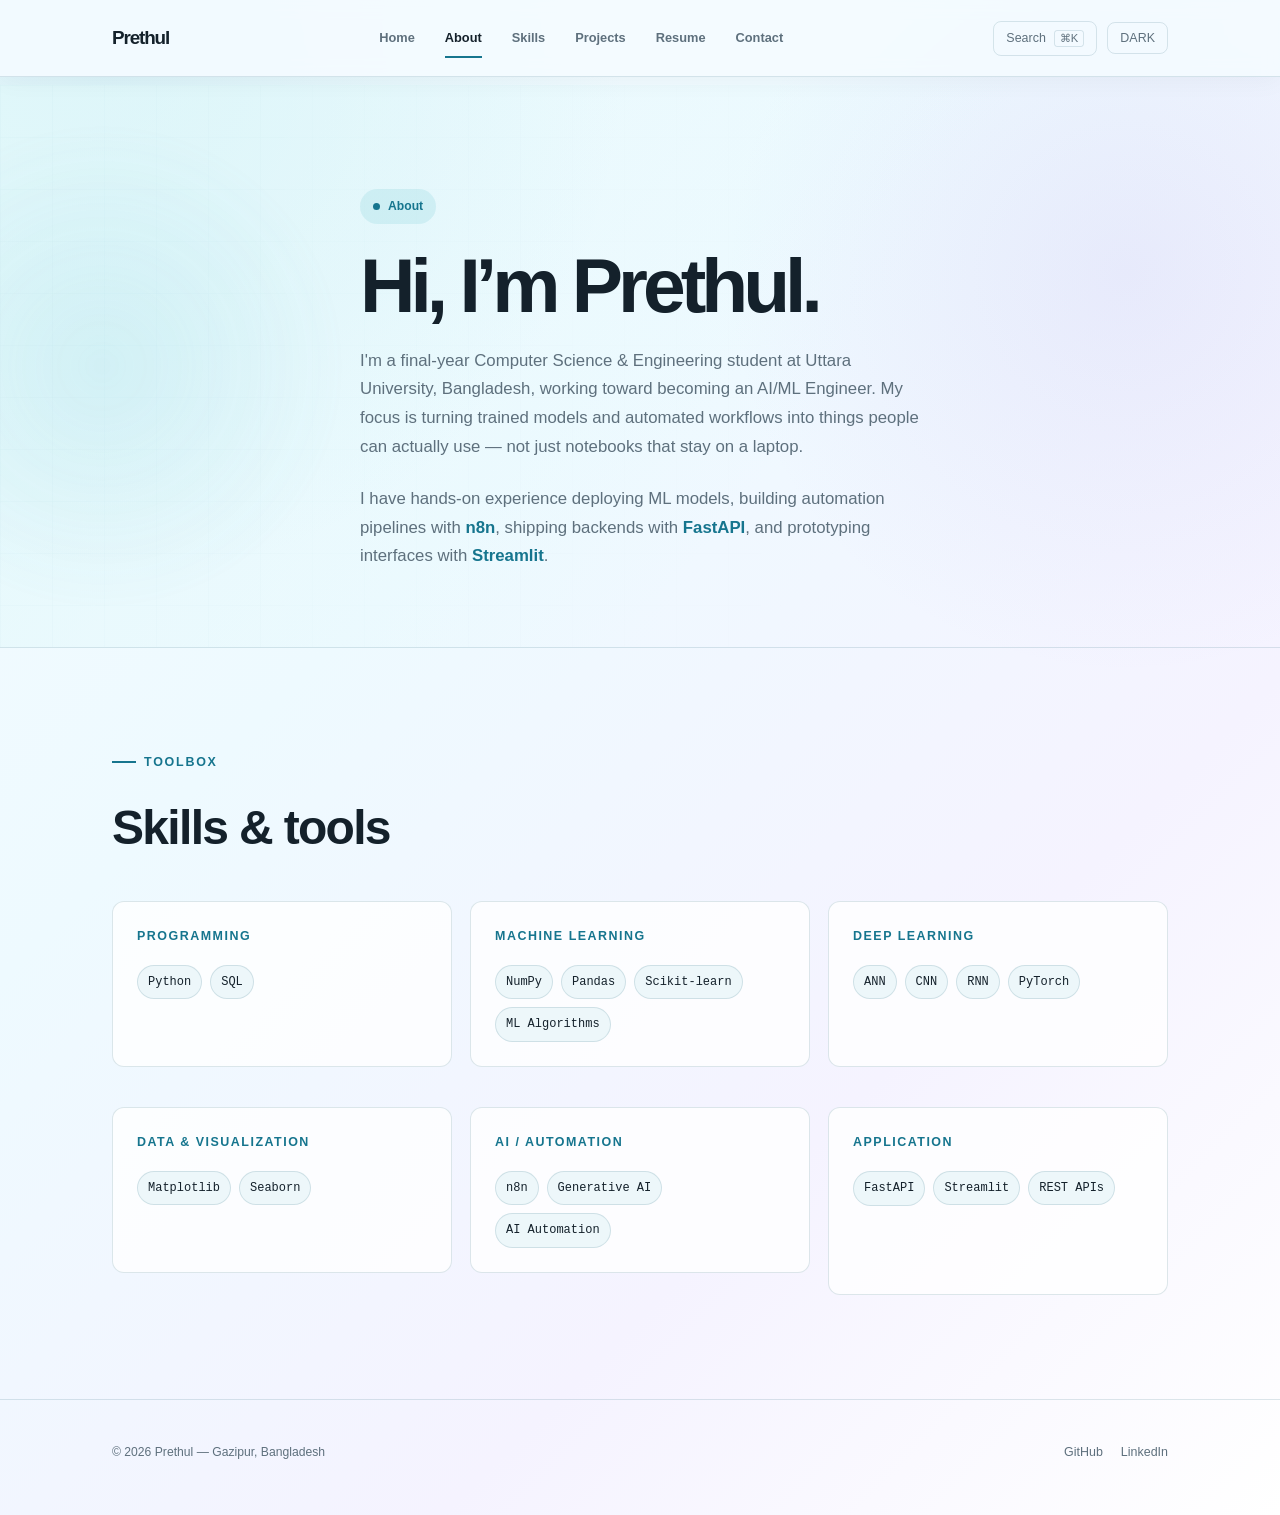
==== commit 642f5c2c: "Update portfolio design and fix bugs" ====
--- a/about.html
+++ b/about.html
@@ -1,205 +1,25 @@
 <!DOCTYPE html>
 <html lang="en">
 <head>
-<meta charset="UTF-8">
-<meta name="viewport" content="width=device-width, initial-scale=1.0">
-<title>About — Dipto Howlader Prethul</title>
-<link rel="stylesheet" href="style.css">
+<meta charset="UTF-8"><meta name="viewport" content="width=device-width, initial-scale=1.0">
+<title>About — Prethul</title><link rel="stylesheet" href="style.css">
 </head>
 <body>
 <div class="scroll-progress" id="scroll-progress"></div>
-
-<header class="site-header">
-  <div class="wrap">
-    <a class="brand" href="index.html">dipto<span class="dim">.howlader</span></a>
-    <nav class="main-nav">
-      <a href="index.html">Home</a>
-      <a href="about.html">About</a>
-      <a href="projects.html">Projects</a>
-      <a href="resume.html">Resume</a>
-      <a href="contact.html">Contact</a>
-    </nav>
-    <div class="header-actions">
-      <button id="cmdk-trigger" type="button" aria-label="Open command palette">Search <kbd>⌘K</kbd></button>
-      <button id="theme-toggle" type="button" aria-label="Toggle color theme">DARK</button>
-      <button id="nav-toggle" class="nav-toggle" type="button" aria-label="Open menu" aria-expanded="false">
-        <span></span><span></span><span></span>
-      </button>
-    </div>
-  </div>
-</header>
-
-<div class="boot-loader" id="boot-loader">
-  <div class="boot-lines">
-    <div>&gt; initializing session…</div>
-    <div>&gt; loading profile: <span>dipto.howlader</span></div>
-    <div>&gt; ready.<span class="boot-cursor"></span></div>
-  </div>
-</div>
-
-<div id="cursor-glow"></div>
-<aside class="social-rail" aria-label="Social links"><a href="https://github.com/prethul" target="_blank" rel="noopener" aria-label="GitHub" title="GitHub"><svg viewBox="0 0 24 24" aria-hidden="true"><path d="M12 .7a11.3 11.3 0 0 0-3.6 22c.57.1.78-.25.78-.55v-2.16c-3.18.69-3.85-1.34-3.85-1.34-.52-1.32-1.27-1.67-1.27-1.67-1.04-.71.08-.7.08-.7 1.15.08 1.75 1.18 1.75 1.18 1.02 1.75 2.68 1.25 3.33.96.1-.74.4-1.25.73-1.54-2.54-.29-5.2-1.27-5.2-5.66 0-1.25.45-2.27 1.18-3.07-.12-.29-.51-1.45.11-3.02 0 0 .96-.31 3.12 1.17a10.8 10.8 0 0 1 5.68 0c2.16-1.48 3.12-1.17 3.12-1.17.62 1.57.23 2.73.11 3.02.73.8 1.18 1.82 1.18 3.07 0 4.4-2.67 5.36-5.21 5.64.41.36.78 1.08.78 2.18v3.23c0 .3.2.66.79.55A11.3 11.3 0 0 0 12 .7Z"/></svg></a><a href="https://www.linkedin.com/in/dipto-howlader-prethul-603808333/" target="_blank" rel="noopener" aria-label="LinkedIn" title="LinkedIn"><svg viewBox="0 0 24 24" aria-hidden="true"><path d="M5.2 3.6a2.1 2.1 0 1 1 0 4.2 2.1 2.1 0 0 1 0-4.2ZM3.4 9h3.6v11.6H3.4V9Zm5.8 0h3.4v1.58h.05c.47-.9 1.63-1.85 3.35-1.85 3.58 0 4.24 2.36 4.24 5.43v6.44h-3.55v-5.71c0-1.36-.03-3.1-1.89-3.1-1.9 0-2.19 1.48-2.19 3v5.81H9.2V9Z"/></svg></a><a href="mailto:your.email@gmail.com" aria-label="Email" title="Email"><svg viewBox="0 0 24 24" aria-hidden="true"><path d="M3.5 5.5h17v13h-17v-13Zm.8 1 7.7 6 7.7-6m-15.4 11 5.4-4.5m10 0-5.4 4.5"/></svg></a></aside>
-
+<header class="site-header"><div class="wrap"><a class="brand" href="index.html">Prethul</a><nav class="main-nav"><a href="index.html">Home</a><a href="about.html">About</a><a href="about.html#skills">Skills</a><a href="projects.html">Projects</a><a href="resume.html">Resume</a><a href="contact.html">Contact</a></nav><div class="header-actions"><button id="cmdk-trigger" type="button" aria-label="Open command palette">Search <kbd>⌘K</kbd></button><button id="theme-toggle" type="button" aria-label="Toggle color theme">DARK</button><button id="nav-toggle" class="nav-toggle" type="button" aria-label="Open menu" aria-expanded="false"><span></span><span></span><span></span></button></div></div></header>
+<div class="boot-loader" id="boot-loader"><div class="boot-lines"><div>&gt; initializing session…</div><div>&gt; loading profile: <span>prethul</span></div><div>&gt; ready.<span class="boot-cursor"></span></div></div></div>
 <main>
-
-  <section class="hero-pro compact">
-    <div class="wrap">
-      <div class="hero-copy">
-        <span class="badge-pill"><span class="dot"></span>About</span>
-        <h1 class="hero-title" style="font-size: clamp(2rem, 5vw, 3.2rem);">Hi, I'm Dipto.</h1>
-        <p class="hero-para">
-          I'm a final-year Computer Science &amp; Engineering student at Uttara University,
-          Gazipur, Bangladesh, working toward becoming an AI/ML Engineer. My focus is on
-          turning trained models and automated workflows into things people can actually use —
-          not just notebooks that stay on a laptop.
-        </p>
-        <p class="hero-para" style="margin-top: 12px;">
-          I have hands-on experience deploying ML models, building automation pipelines with
-          <strong>n8n</strong>, shipping backends with <strong>FastAPI</strong>, and prototyping
-          interfaces with <strong>Streamlit</strong>. A lot of my projects lean toward problems
-          with real relevance to Bangladesh — from healthcare booking automation to
-          delivery-time estimation.
-        </p>
-      </div>
-    </div>
-  </section>
-
-  <section class="profile-section">
-    <div class="wrap reveal"><div class="profile-card card"><img class="profile-photo" src="assets/profile-photo.png" alt="Dipto Howlader Prethul" loading="lazy"><div class="profile-details"><p class="eyebrow">profile</p><h2>Dipto Howlader Prethul</h2><p class="profile-role">AI/ML Engineer <span>+</span> Automation Builder</p><p>Final-year Computer Science &amp; Engineering student at Uttara University, Gazipur, Bangladesh.</p><div class="profile-links"><a class="u-link" href="resume.html">View Resume ↗</a><a class="u-link" href="contact.html">Get in touch ↗</a></div></div></div></div>
-  </section>
-
-  <section>
-    <div class="wrap reveal">
-      <p class="eyebrow">education</p>
-      <h2>Background</h2>
-      <div class="card" style="max-width: 560px;">
-        <h3>B.Sc. in Computer Science &amp; Engineering</h3>
-        <p style="margin-bottom:4px;">Uttara University, Gazipur, Bangladesh</p>
-        <p><span class="mono-tag">Final Year</span></p>
-      </div>
-    </div>
-  </section>
-
-  <section>
-    <div class="wrap reveal">
-      <p class="eyebrow">currently learning</p>
-      <h2>Active focus</h2>
-      <div style="display:grid; grid-template-columns: repeat(auto-fit, minmax(220px,1fr)); gap:18px;">
-        <div class="card">
-          <span class="mono-tag">deep learning</span>
-          <p style="margin-top:14px;">Studying neural network architectures and training mechanics in depth — the theory behind the models I've already shipped.</p>
-        </div>
-        <div class="card">
-          <span class="mono-tag">automation</span>
-          <p style="margin-top:14px;">Building more advanced n8n workflows — moving from single automations toward full production-grade pipelines.</p>
-        </div>
-      </div>
-    </div>
-  </section>
-
-  <section>
-    <div class="wrap reveal">
-      <p class="eyebrow">toolbox</p>
-      <h2>Skills &amp; tools</h2>
-      <div style="display:grid; grid-template-columns: repeat(auto-fit, minmax(280px,1fr)); gap: 34px;">
-
-        <div class="skill-group">
-          <h3 style="font-family: var(--mono); font-size:0.9rem; color: var(--accent); margin-bottom:16px;">Languages</h3>
-          <div class="skill-row">
-            <span class="skill-name">Python</span>
-            <span class="skill-bar"><span class="skill-fill" style="--level:90%;"></span></span>
-            <span class="skill-pct">90%</span>
-          </div>
-          <div class="skill-row">
-            <span class="skill-name">JavaScript</span>
-            <span class="skill-bar"><span class="skill-fill" style="--level:78%;"></span></span>
-            <span class="skill-pct">78%</span>
-          </div>
-          <div class="skill-row">
-            <span class="skill-name">HTML / CSS</span>
-            <span class="skill-bar"><span class="skill-fill" style="--level:82%;"></span></span>
-            <span class="skill-pct">82%</span>
-          </div>
-        </div>
-
-        <div class="skill-group">
-          <h3 style="font-family: var(--mono); font-size:0.9rem; color: var(--accent); margin-bottom:16px;">ML &amp; Data</h3>
-          <div class="skill-row">
-            <span class="skill-name">scikit-learn</span>
-            <span class="skill-bar"><span class="skill-fill" style="--level:85%;"></span></span>
-            <span class="skill-pct">85%</span>
-          </div>
-          <div class="skill-row">
-            <span class="skill-name">Pandas / NumPy</span>
-            <span class="skill-bar"><span class="skill-fill" style="--level:88%;"></span></span>
-            <span class="skill-pct">88%</span>
-          </div>
-          <div class="skill-row">
-            <span class="skill-name">Deep Learning</span>
-            <span class="skill-bar"><span class="skill-fill" style="--level:55%;"></span></span>
-            <span class="skill-pct">55%</span>
-          </div>
-        </div>
-
-        <div class="skill-group">
-          <h3 style="font-family: var(--mono); font-size:0.9rem; color: var(--accent); margin-bottom:16px;">Frameworks</h3>
-          <div class="skill-row">
-            <span class="skill-name">FastAPI</span>
-            <span class="skill-bar"><span class="skill-fill" style="--level:85%;"></span></span>
-            <span class="skill-pct">85%</span>
-          </div>
-          <div class="skill-row">
-            <span class="skill-name">Streamlit</span>
-            <span class="skill-bar"><span class="skill-fill" style="--level:88%;"></span></span>
-            <span class="skill-pct">88%</span>
-          </div>
-        </div>
-
-        <div class="skill-group">
-          <h3 style="font-family: var(--mono); font-size:0.9rem; color: var(--accent); margin-bottom:16px;">Automation</h3>
-          <div class="skill-row">
-            <span class="skill-name">n8n</span>
-            <span class="skill-bar"><span class="skill-fill" style="--level:90%;"></span></span>
-            <span class="skill-pct">90%</span>
-          </div>
-          <div class="skill-row">
-            <span class="skill-name">Webhooks &amp; REST APIs</span>
-            <span class="skill-bar"><span class="skill-fill" style="--level:85%;"></span></span>
-            <span class="skill-pct">85%</span>
-          </div>
-          <div class="skill-row">
-            <span class="skill-name">Sheets / Gmail integration</span>
-            <span class="skill-bar"><span class="skill-fill" style="--level:80%;"></span></span>
-            <span class="skill-pct">80%</span>
-          </div>
-        </div>
-
-      </div>
-    </div>
-  </section>
-
+  <section class="hero-pro compact"><div class="wrap"><div class="hero-copy"><span class="badge-pill"><span class="dot"></span>About</span><h1 class="hero-title">Hi, I’m Prethul.</h1><p class="hero-para">I'm a final-year Computer Science &amp; Engineering student at Uttara University, Bangladesh, working toward becoming an AI/ML Engineer. My focus is turning trained models and automated workflows into things people can actually use — not just notebooks that stay on a laptop.</p><p class="hero-para">I have hands-on experience deploying ML models, building automation pipelines with <strong>n8n</strong>, shipping backends with <strong>FastAPI</strong>, and prototyping interfaces with <strong>Streamlit</strong>.</p></div></div></section>
+  <section id="skills"><div class="wrap reveal"><p class="eyebrow">toolbox</p><h2>Skills &amp; tools</h2><div class="skills-grid">
+    <div class="skill-group"><h3>Programming</h3><div class="skill-chips"><span>Python</span><span>SQL</span></div></div>
+    <div class="skill-group"><h3>Machine Learning</h3><div class="skill-chips"><span>NumPy</span><span>Pandas</span><span>Scikit-learn</span><span>ML Algorithms</span></div></div>
+    <div class="skill-group"><h3>Deep Learning</h3><div class="skill-chips"><span>ANN</span><span>CNN</span><span>RNN</span><span>PyTorch</span></div></div>
+    <div class="skill-group"><h3>Data &amp; Visualization</h3><div class="skill-chips"><span>Matplotlib</span><span>Seaborn</span></div></div>
+    <div class="skill-group"><h3>AI / Automation</h3><div class="skill-chips"><span>n8n</span><span>Generative AI</span><span>AI Automation</span></div></div>
+    <div class="skill-group"><h3>Application</h3><div class="skill-chips"><span>FastAPI</span><span>Streamlit</span><span>REST APIs</span></div></div>
+  </div></div></section>
 </main>
-
-<footer>
-  <div class="wrap">
-    <p>© 2026 Dipto Howlader Prethul — Gazipur, Bangladesh</p>
-    <div class="socials">
-      <a href="https://github.com/prethul" target="_blank" rel="noopener">GitHub</a>
-      <a href="https://www.linkedin.com/in/dipto-howlader-prethul-603808333/" target="_blank" rel="noopener">LinkedIn</a>
-    </div>
-  </div>
-</footer>
-
-<div class="cmdk-overlay" id="cmdk-overlay">
-  <div class="cmdk-box" role="dialog" aria-modal="true" aria-label="Command palette">
-    <input type="text" id="cmdk-input" placeholder="Type a command…" autocomplete="off">
-    <ul class="cmdk-list" id="cmdk-list"></ul>
-    <div class="cmdk-hint">
-      <span>↑↓ navigate</span><span>↵ select</span><span>esc close</span>
-    </div>
-  </div>
-</div>
-
+<footer><div class="wrap"><p>© 2026 Prethul — Gazipur, Bangladesh</p><div class="socials"><a href="https://github.com/prethul" target="_blank" rel="noopener">GitHub</a><a href="https://www.linkedin.com/in/dipto-howlader-prethul-603808333/" target="_blank" rel="noopener">LinkedIn</a></div></div></footer>
+<div class="cmdk-overlay" id="cmdk-overlay"><div class="cmdk-box" role="dialog" aria-modal="true" aria-label="Command palette"><input type="text" id="cmdk-input" placeholder="Type a command…" autocomplete="off"><ul class="cmdk-list" id="cmdk-list"></ul><div class="cmdk-hint"><span>↑↓ navigate</span><span>↵ select</span><span>esc close</span></div></div></div>
 <script src="script.js"></script>
-</body>
-</html>
+</body></html>
--- a/style.css
+++ b/style.css
@@ -1,5 +1,5 @@
 /* ============================================================
-   Dipto Howlader Prethul — Portfolio
+  Prethul — Portfolio
    Minimal, monospace-accented, single-accent-color design.
    ============================================================ */
 
@@ -31,7 +31,7 @@
 }
 
 *{ box-sizing: border-box; margin:0; padding:0; }
-html{ scroll-behavior: smooth; }
+html{ scroll-behavior: smooth; scroll-padding-top: 92px; }
 
 body{
   background: var(--bg);
@@ -440,6 +440,25 @@
   transition: border-color .3s ease, transform .3s cubic-bezier(.16,.84,.44,1), box-shadow .3s ease;
 }
 .card:hover{ border-color: var(--accent); transform: translateY(-5px) scale(1.01); box-shadow: 0 16px 36px rgba(23,25,29,.09); }
+.project-cover{
+  display:block; width:100%; aspect-ratio:16 / 8.5; object-fit:cover;
+  border-radius:calc(var(--radius) - 4px); margin:-6px 0 22px;
+  border:1px solid var(--line); background:var(--accent-soft);
+  transition:transform .35s cubic-bezier(.16,.84,.44,1),filter .35s ease;
+}
+.card:hover .project-cover{ transform:scale(1.025); filter:saturate(1.08); }
+.featured-projects{ display:grid; grid-template-columns:repeat(3,minmax(0,1fr)); gap:18px; }
+.featured-projects .card{ padding:18px; overflow:hidden; }
+.featured-projects .card h3{ margin-bottom:10px; }
+.project-list{ margin-top:42px; }
+.project-list .project{ display:grid; grid-template-columns:minmax(0,1fr) auto; column-gap:28px; align-items:start; }
+.project-list .project > p,.project-list .project > .project-tags,.project-list .project > .project-links{ grid-column:1; }
+.project-list .project > .project-cover{ grid-column:2; grid-row:1 / span 4; width:clamp(190px,25vw,300px); aspect-ratio:16 / 10; margin:0; }
+@media (max-width:760px){
+  .featured-projects{ grid-template-columns:1fr; }
+  .project-list .project{ display:block; }
+  .project-list .project > .project-cover{ width:100%; margin:0 0 18px; }
+}
 .project{ transition: transform .3s cubic-bezier(.16,.84,.44,1), border-color .25s ease; }
 .project:hover{ transform: translateX(5px); }
 .project-tags .mono-tag{ transition: color .2s ease, border-color .2s ease, background .2s ease, transform .2s ease; }
@@ -807,3 +826,81 @@
 /* ---------- Resume preview ---------- */
 .resume-preview{ padding:10px; max-width:760px; margin:0 auto; overflow:hidden; }
 .resume-preview iframe{ display:block; width:100%; height:min(980px,78vh); min-height:540px; border:0; background:var(--card); }
+
+/* ---------- Premium white portfolio layer ---------- */
+:root{
+  --bg:#fbfbfa; --bg-soft:#f2f4f5; --card:#fff; --fg:#17212b; --muted:#65717c;
+  --line:#dfe5e8; --accent:#176b87; --accent-soft:#e7f3f6;
+  --sans:"Aptos","Segoe UI",sans-serif; --radius:12px;
+}
+[data-theme="dark"]{--bg:#10171d;--bg-soft:#172129;--card:#18262f;--fg:#f1f5f6;--muted:#a8b6bd;--line:#2b3b44;--accent:#6fc2d3;--accent-soft:#173944}
+body{background:var(--bg);background-image:linear-gradient(180deg,rgba(23,107,135,.035),transparent 34%);font-family:var(--sans);line-height:1.7}
+.wrap{max-width:1120px;padding:0 32px}
+.site-header{background:color-mix(in srgb,var(--bg) 90%,transparent);border-bottom:1px solid var(--line);box-shadow:0 4px 24px rgba(23,33,43,.04)}
+.site-header .wrap{height:76px}.brand{font-family:var(--sans);font-size:1.05rem;letter-spacing:-.035em;font-weight:750}.brand .dim{color:var(--accent)}
+nav.main-nav{gap:30px}nav.main-nav a{font-family:var(--sans);font-size:.88rem;font-weight:600}
+#cmdk-trigger,#theme-toggle{font-family:var(--sans);border-radius:8px;padding:8px 12px}#cmdk-trigger kbd{font-family:var(--sans)}
+section{padding:104px 0}section+section{border-top:1px solid var(--line)}
+.hero-pro{min-height:560px;padding:136px 0 116px;display:flex;align-items:center;background:linear-gradient(125deg,rgba(231,243,246,.75),transparent 58%)}
+.hero-pro.compact{min-height:0;padding:104px 0 76px}.hero-pro::before{width:520px;height:520px;left:8%;background:radial-gradient(circle,var(--accent-soft),transparent 68%);opacity:.8}
+.home-hero-wrap{max-width:1120px}.hero-copy{max-width:760px}.badge-pill{border:0;background:var(--accent-soft);color:var(--accent);font-family:var(--sans);font-weight:700;padding:7px 13px;border-radius:999px;margin-bottom:24px}
+.profile-name,.hero-title{font-size:clamp(3.3rem,8vw,6.8rem);line-height:.98;letter-spacing:-.065em;font-weight:800;max-width:10ch}.hero-title{font-size:clamp(2.8rem,6vw,5rem);max-width:12ch}
+.hero-role{color:var(--fg);font-size:clamp(1.15rem,2.4vw,1.55rem);margin-top:22px}.hero-para{color:var(--muted);max-width:60ch;margin-top:24px;font-size:1.05rem}.hero-para strong,.hero-role .accent-text{color:var(--accent)}
+.btn-row{margin-top:34px;gap:12px}.btn,.form-submit{font-family:var(--sans);font-weight:700;border-radius:8px;padding:12px 18px}.btn.primary,.form-submit{background:var(--accent);border-color:var(--accent);color:#fff}.btn.primary:hover,.form-submit:hover{background:var(--fg);border-color:var(--fg)}
+.stats-row{border:1px solid var(--line);border-radius:var(--radius);padding:28px 32px;background:var(--card);box-shadow:0 14px 40px rgba(23,33,43,.05)}.stat b{font-family:var(--sans);font-size:1.65rem;font-weight:800;color:var(--fg)}.stat span{font-size:.9rem}
+.marquee{margin-top:72px;background:var(--fg);border:0;padding:17px 0}.marquee-track span{color:#d7e1e5;font-family:var(--sans);font-size:.82rem;font-weight:600}.marquee-track span::before{background:var(--accent)}
+.eyebrow{font-family:var(--sans);color:var(--accent);font-size:.78rem;text-transform:uppercase;letter-spacing:.14em;font-weight:800}.eyebrow::before{content:"";width:24px;height:2px;background:var(--accent);opacity:1}
+h1,h2,h3{font-weight:800;letter-spacing:-.035em}h2{font-size:clamp(2rem,4vw,3rem);margin-bottom:32px}h3{font-size:1.2rem}p{color:var(--muted)}
+.card{border-radius:var(--radius);padding:28px;box-shadow:0 10px 30px rgba(23,33,43,.045)}.card:hover{border-color:color-mix(in srgb,var(--accent) 60%,var(--line));transform:translateY(-4px);box-shadow:0 18px 38px rgba(23,33,43,.09)}
+.project-cover{border-radius:8px;margin:-8px 0 24px;border:0;aspect-ratio:16/9;object-position:center}.featured-projects{gap:20px}.featured-projects .card{padding:16px}.featured-projects .card p{min-height:76px}
+.mono-tag{border-radius:999px;padding:4px 10px;background:var(--bg-soft);font-family:var(--sans);font-size:.72rem;font-weight:700}.project-list{margin-top:20px}.project-list .project{padding:40px 0}.project-list .project:first-child{padding-top:0}.project-list .project>.project-cover{width:clamp(260px,34vw,390px);border-radius:10px}.project:hover{transform:none}
+.profile-card{max-width:760px;padding:30px}.profile-card .profile-photo{border-radius:10px}.skill-group{padding:22px;border:1px solid var(--line);border-radius:var(--radius);background:var(--card)}.skill-group h3{color:var(--accent)!important;font-family:var(--sans)!important;text-transform:uppercase;letter-spacing:.1em}.skill-fill{background:var(--accent)}
+.contact-form-card{max-width:760px;padding:40px}.form-row input,.form-row textarea{background:var(--bg);border-radius:8px;padding:13px 14px}.form-row label{font-family:var(--sans);font-weight:700;color:var(--fg)}.form-row input:focus,.form-row textarea:focus{outline:3px solid color-mix(in srgb,var(--accent) 20%,transparent)}
+footer{padding:42px 0 52px}footer p,footer .socials a{font-family:var(--sans)}.cmdk-box{border-radius:12px}*:focus-visible{outline:3px solid color-mix(in srgb,var(--accent) 48%,transparent);outline-offset:3px}
+@media (max-width:760px){.wrap{padding:0 20px}.site-header .wrap{height:auto;min-height:68px;padding-top:14px;padding-bottom:14px}.header-actions{margin-left:auto}.hero-pro{min-height:0;padding:92px 0 78px}.hero-pro.compact{padding:78px 0 56px}.profile-name,.hero-title{font-size:clamp(2.75rem,15vw,4.5rem)}section{padding:72px 0}.stats-row{grid-template-columns:1fr;padding:24px}.featured-projects{grid-template-columns:1fr}.featured-projects .card p{min-height:0}.project-list .project>.project-cover{width:100%;margin:0 0 20px}.contact-form-card{padding:24px}}
+
+.brand{font-family:"Manrope","Aptos","Segoe UI",sans-serif;font-size:1.18rem;letter-spacing:-.06em;font-weight:800}
+.main-nav{flex-wrap:wrap}.main-nav a{font-size:.8rem!important}
+.intro-grid{display:grid;grid-template-columns:minmax(0,.82fr) minmax(0,1.18fr);gap:clamp(40px,9vw,120px);align-items:start}.intro-grid h2{max-width:11ch;margin-bottom:0}.intro-copy{max-width:57ch}.intro-copy p{font-size:1.05rem}.intro-copy strong{color:var(--fg)}.intro-copy .u-link{display:inline-block;margin-top:14px}
+.home-intro{background:var(--card)}
+.home-hero-wrap{grid-template-columns:minmax(0,1.1fr) minmax(260px,.7fr);gap:clamp(36px,8vw,110px)}
+.hero-side{position:relative;max-width:310px;width:100%;margin-left:auto;padding:18px;border:1px solid var(--line);border-radius:18px;background:var(--card);box-shadow:0 22px 50px rgba(23,33,43,.08);animation:visual-enter .9s cubic-bezier(.16,.84,.44,1) .28s both}
+.hero-side::after{content:"";position:absolute;inset:12px;border:1px solid var(--accent);border-radius:12px;opacity:.2;pointer-events:none}
+.hero-side-top,.hero-side-bottom{position:relative;z-index:1;display:flex;justify-content:space-between;align-items:center;font-family:var(--sans);font-size:.7rem;font-weight:800;letter-spacing:.12em;text-transform:uppercase;color:var(--muted)}
+.hero-side-top span:first-child,.hero-side-mark{color:var(--accent)}
+.hero-side img{position:relative;z-index:1;width:100%;aspect-ratio:4/5;object-fit:cover;object-position:center 22%;margin:18px 0;border-radius:10px;filter:saturate(.82);transition:filter .35s ease,transform .35s ease}
+.hero-side:hover img{filter:saturate(1);transform:scale(1.02)}
+.hero-side-bottom{letter-spacing:.02em;text-transform:none;font-size:.76rem}
+@media (max-width:900px){.main-nav{gap:18px!important}.intro-grid{grid-template-columns:1fr;gap:24px}}
+@media (max-width:760px){.main-nav{align-items:flex-start!important}.main-nav a{font-size:.82rem!important}.intro-grid h2{max-width:14ch}.home-hero-wrap{grid-template-columns:1fr}.hero-side{display:none}}
+
+/* ---------- AI engineer visual refinement ---------- */
+:root{
+  --bg:#f4fbff; --bg-soft:#edf7fa; --card:rgba(255,255,255,.78); --fg:#14212b; --muted:#5e707d;
+  --line:rgba(20,86,110,.14); --accent:#16758e; --accent-soft:rgba(72,183,199,.14);
+}
+[data-theme="dark"]{--bg:#0d171d;--bg-soft:#14242b;--card:rgba(20,36,43,.86);--fg:#edf8fa;--muted:#a9bec5;--line:rgba(179,224,231,.16);--accent:#73d0d7;--accent-soft:rgba(70,180,194,.16)}
+body{background-color:var(--bg);background-image:radial-gradient(circle at 8% 4%,rgba(85,196,211,.16),transparent 28%),radial-gradient(circle at 88% 18%,rgba(143,120,221,.10),transparent 24%),linear-gradient(135deg,#f4fbff 0%,#eefaff 35%,#f5f3ff 70%,#fff 100%);}
+[data-theme="dark"] body{background-image:radial-gradient(circle at 8% 4%,rgba(42,144,163,.16),transparent 28%),radial-gradient(circle at 88% 18%,rgba(106,82,177,.15),transparent 24%),linear-gradient(135deg,#0d171d,#101c25 56%,#17182b)}
+.hero-pro{min-height:590px;background:linear-gradient(125deg,rgba(224,248,250,.74),transparent 62%)}
+[data-theme="dark"] .hero-pro{background:linear-gradient(125deg,rgba(21,69,77,.32),transparent 62%)}
+.hero-pro::after{content:"";position:absolute;inset:0;pointer-events:none;opacity:.42;background-image:linear-gradient(rgba(22,117,142,.055) 1px,transparent 1px),linear-gradient(90deg,rgba(22,117,142,.055) 1px,transparent 1px);background-size:52px 52px;mask-image:linear-gradient(90deg,rgba(0,0,0,.75),transparent 78%)}
+[data-theme="dark"] .hero-pro::after{opacity:.18}
+.home-hero-wrap{grid-template-columns:minmax(0,1.05fr) minmax(280px,.75fr);gap:clamp(34px,7vw,100px)}
+.profile-name{font-size:clamp(2.9rem,6.3vw,5.8rem);max-width:10ch;line-height:.99}
+.hero-role{font-weight:650}.hero-visual{max-width:430px;aspect-ratio:1/1;margin-left:auto}.hero-visual::before,.hero-visual::after{opacity:.45}.hero-visual svg{position:relative;z-index:1}
+.hero-kicker{margin-bottom:26px;max-width:max-content;box-shadow:0 8px 24px rgba(22,117,142,.08)}
+.hero-proof{display:flex;align-items:center;gap:10px;margin-top:22px;color:var(--muted);font-family:var(--mono);font-size:.7rem;letter-spacing:.02em}.proof-line{width:28px;height:1px;background:var(--accent);display:inline-block}
+.visual-label{position:absolute;z-index:2;font-family:var(--mono);font-size:.66rem;letter-spacing:.14em;text-transform:uppercase;color:var(--muted)}
+.visual-label-top{top:12%;left:11%}.visual-label-bottom{right:7%;bottom:10%;display:flex;gap:12px;align-items:center}.visual-cross{color:var(--accent);font-size:1.4rem}
+.card,.skill-group{background:var(--card);backdrop-filter:blur(10px);border-color:var(--line)}
+.skills-grid{display:grid;grid-template-columns:repeat(3,minmax(0,1fr));gap:18px}
+.skill-group{padding:24px;border:1px solid var(--line);border-radius:var(--radius);transition:transform .25s ease,border-color .25s ease,box-shadow .25s ease}.skill-group:hover{transform:translateY(-4px);border-color:var(--accent);box-shadow:0 18px 36px rgba(25,93,110,.10)}
+.skill-group h3{font-size:.78rem;text-transform:uppercase;letter-spacing:.12em;color:var(--accent);margin-bottom:18px}.skill-chips{display:flex;gap:8px;flex-wrap:wrap}.skill-chips span{font-family:var(--mono);font-size:.75rem;color:var(--fg);background:var(--bg-soft);border:1px solid var(--line);border-radius:999px;padding:6px 10px;transition:background .2s ease,color .2s ease,transform .2s ease}.skill-chips span:hover{background:var(--accent);color:#fff;transform:translateY(-2px)}
+body{overscroll-behavior-y:none}
+.hero-visual{filter:drop-shadow(0 22px 34px rgba(22,117,142,.08));transition:transform .7s cubic-bezier(.16,.84,.44,1),filter .35s ease}.hero-visual:hover{filter:drop-shadow(0 28px 42px rgba(22,117,142,.16))}
+.hv-line{stroke:color-mix(in srgb,var(--accent) 32%,var(--line));stroke-dasharray:4 8;animation:network-flow 8s linear infinite}.hv-node{stroke-width:1.8}.hv-node.big{filter:drop-shadow(0 0 10px var(--accent))}
+@keyframes network-flow{to{stroke-dashoffset:-48}}
+@media (max-width:900px){.hero-visual{max-width:360px}.skills-grid{grid-template-columns:repeat(2,minmax(0,1fr))}}
+@media (max-width:760px){.hero-pro{min-height:0}.home-hero-wrap{grid-template-columns:1fr}.hero-visual{margin:8px auto 0;max-width:320px}.skills-grid{grid-template-columns:1fr}.profile-name{font-size:clamp(2.8rem,14vw,4.5rem)}}
+@media (prefers-reduced-motion: reduce){.hv-line{animation:none}.hero-visual{transition:none}}
